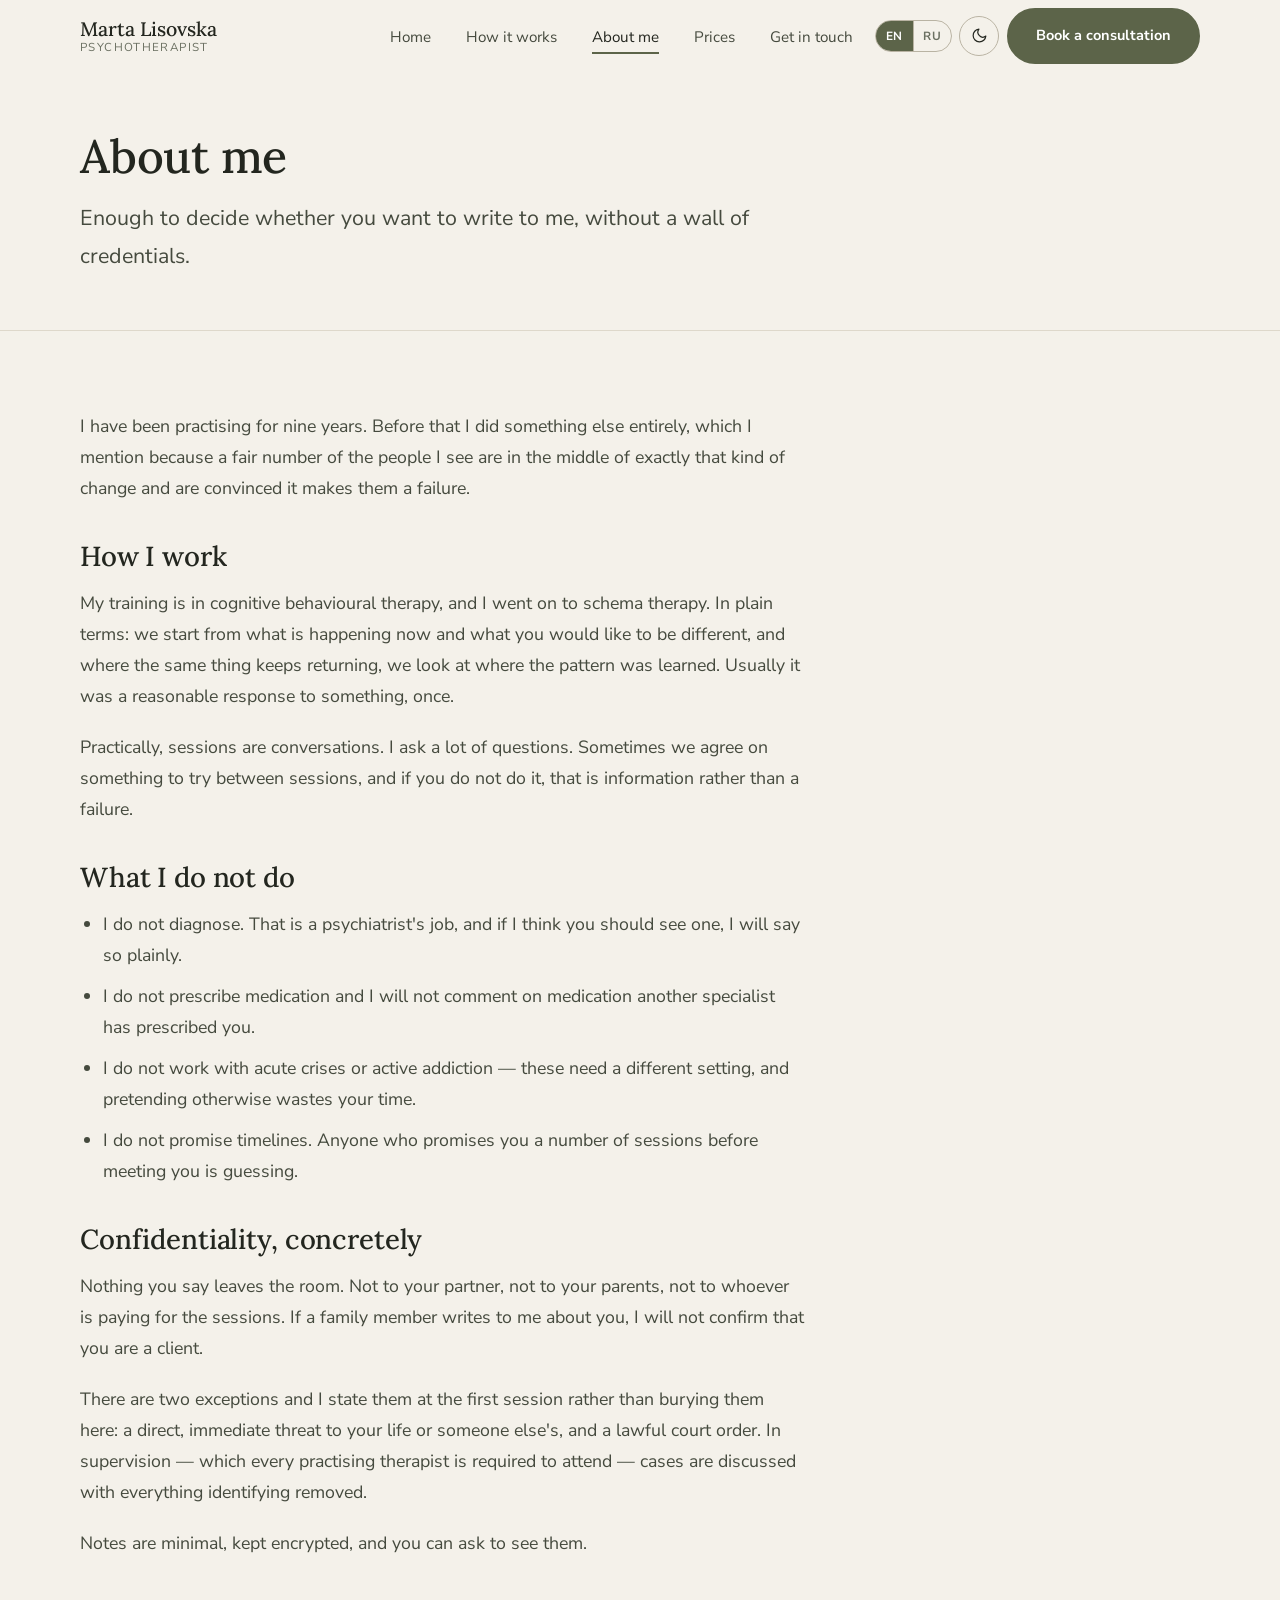
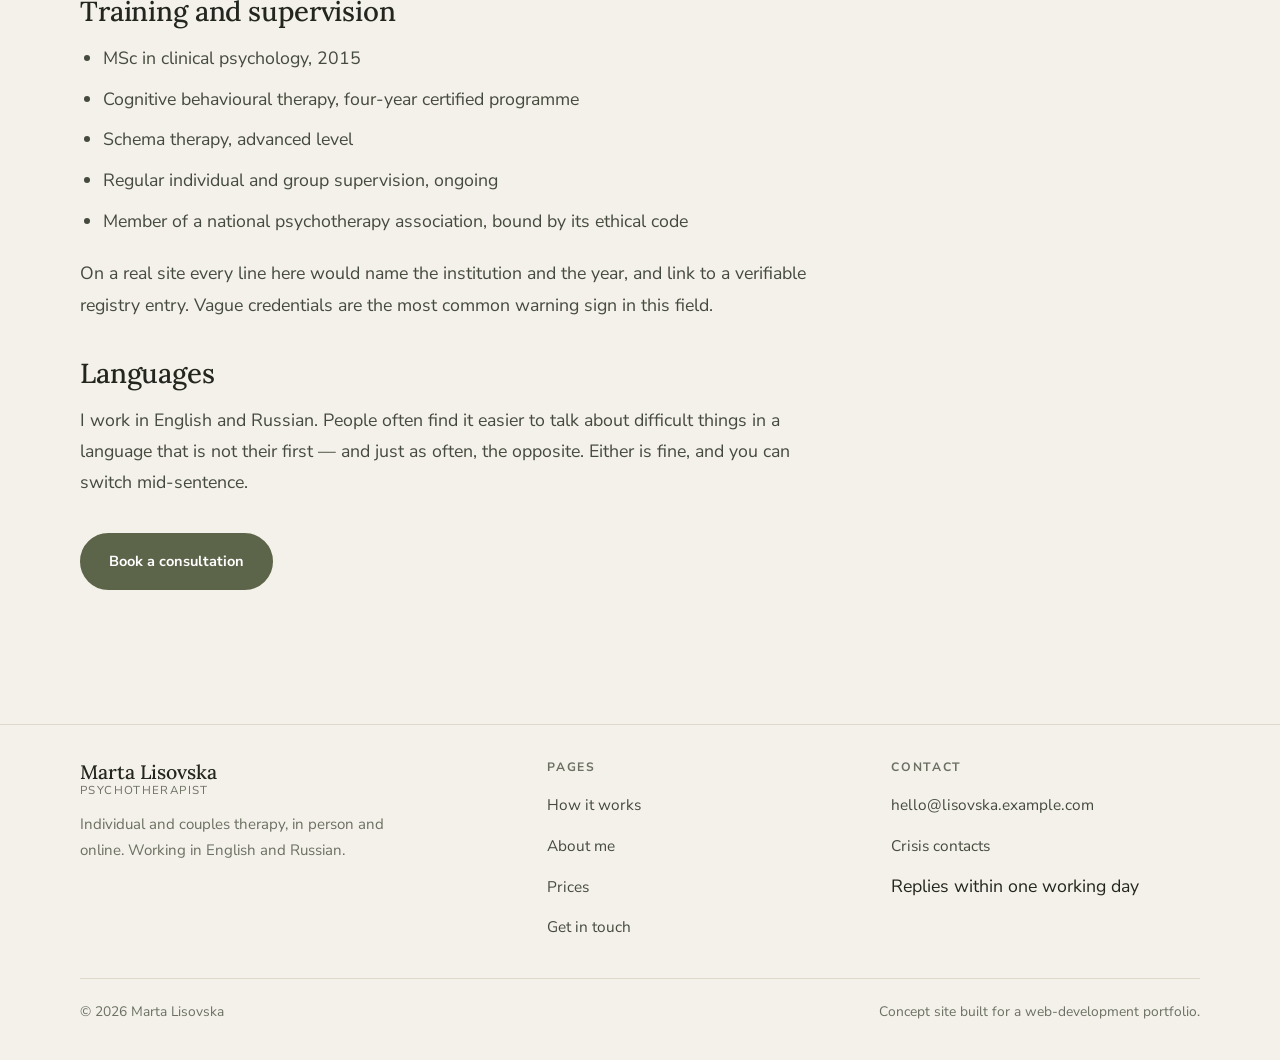
==== about.html @ 4e212413 "Site files, README and preview" ====
<!DOCTYPE html>
<html lang="en">
<head>
<meta charset="utf-8">
<meta name="viewport" content="width=device-width, initial-scale=1">
<title data-i18n="ab.metaTitle">About me — Marta Lisovska</title>
<meta name="description" data-i18n-attr="content:ab.metaDesc" content="How I work, what I trained in, what therapy is and is not, and how confidentiality actually works.">
<meta name="theme-color" content="#F4F1EA" media="(prefers-color-scheme: light)">
<meta name="theme-color" content="#191A16" media="(prefers-color-scheme: dark)">
<meta property="og:type" content="website">
<meta property="og:title" content="About me — Marta Lisovska">
<meta property="og:description" content="How I work, what I trained in, what therapy is and is not, and how confidentiality actually works.">
<link rel="canonical" href="https://dmitrii-mazurkevich.github.io/psychologist-website/about.html">
<link rel="alternate" hreflang="en" href="https://dmitrii-mazurkevich.github.io/psychologist-website/about.html?lang=en">
<link rel="alternate" hreflang="ru" href="https://dmitrii-mazurkevich.github.io/psychologist-website/about.html?lang=ru">
<link rel="icon" href="data:image/svg+xml,%3Csvg xmlns='http://www.w3.org/2000/svg' viewBox='0 0 100 100'%3E%3Crect width='100' height='100' rx='24' fill='%235C6449'/%3E%3Cpath d='M30 62c0-18 8-30 20-30s20 12 20 30' stroke='%23F4F1EA' stroke-width='7' fill='none' stroke-linecap='round'/%3E%3Ccircle cx='50' cy='72' r='5' fill='%23F4F1EA'/%3E%3C/svg%3E">
<link rel="preconnect" href="https://fonts.googleapis.com">
<link rel="preconnect" href="https://fonts.gstatic.com" crossorigin>
<link rel="stylesheet" href="https://fonts.googleapis.com/css2?family=Lora:ital,wght@0,400;0,500;0,600;1,400&family=Nunito+Sans:wght@400;600;700&display=swap">
<link rel="stylesheet" href="assets/css/main.css">
<script>
(function () {
  var d = document.documentElement, langs = ['en', 'ru'], lang = null;
  var p = location.search.match(/[?&]lang=([a-z]{2})/i);
  if (p && langs.indexOf(p[1].toLowerCase()) > -1) lang = p[1].toLowerCase();
  if (!lang) { try { var s = localStorage.getItem('ml-lang'); if (langs.indexOf(s) > -1) lang = s; } catch (e) {} }
  if (!lang) { lang = /^ru/i.test(navigator.language || '') ? 'ru' : 'en'; }
  d.setAttribute('data-lang', lang);
  if (lang !== 'en') { d.className += ' i18n-pending'; setTimeout(function () { d.classList.remove('i18n-pending'); }, 1200); }
  try { var t = localStorage.getItem('ml-theme'); if (t) d.setAttribute('data-theme', t); } catch (e) {}
})();
</script>
</head>

<body>
<a class="skip-link" href="#main" data-i18n="nav.skip">Skip to content</a>

<header class="site-header">
  <div class="container">
    <nav class="nav" aria-label="Main" data-i18n-attr="aria-label:nav.main">
      <a class="brand" href="index.html">
        <span class="brand__name">Marta Lisovska</span>
        <span class="brand__role" data-i18n="brand.role">Psychotherapist</span>
      </a>

      <ul class="nav__list">
        <li><a href="index.html" data-i18n="nav.home">Home</a></li>
        <li><a href="index.html#how" data-i18n="nav.how">How it works</a></li>
        <li><a href="about.html" aria-current="page" data-i18n="nav.about">About me</a></li>
        <li><a href="index.html#prices" data-i18n="nav.prices">Prices</a></li>
        <li><a href="contact.html" data-i18n="nav.contact">Get in touch</a></li>
      </ul>

      <div class="nav__actions">
        <div class="lang" role="group" aria-label="Language" data-i18n-attr="aria-label:nav.language">
          <button type="button" data-lang="en" aria-pressed="true">EN</button>
          <button type="button" data-lang="ru" aria-pressed="false">RU</button>
        </div>
        <button class="icon-btn theme-toggle" type="button" data-i18n-attr="aria-label:nav.theme" aria-label="Switch colour theme">
          <svg class="icon-moon" viewBox="0 0 24 24" fill="none" stroke="currentColor" stroke-width="1.7" stroke-linecap="round" stroke-linejoin="round" aria-hidden="true"><path d="M21 12.8A9 9 0 1 1 11.2 3a7 7 0 0 0 9.8 9.8z"/></svg>
          <svg class="icon-sun" viewBox="0 0 24 24" fill="none" stroke="currentColor" stroke-width="1.7" stroke-linecap="round" stroke-linejoin="round" aria-hidden="true"><circle cx="12" cy="12" r="4"/><path d="M12 2v2M12 20v2M4.9 4.9l1.4 1.4M17.7 17.7l1.4 1.4M2 12h2M20 12h2M4.9 19.1l1.4-1.4M17.7 6.3l1.4-1.4"/></svg>
        </button>
        <button class="icon-btn nav-toggle" type="button" aria-expanded="false" aria-controls="mobile-menu" data-i18n-attr="aria-label:nav.menu" aria-label="Open menu">
          <svg viewBox="0 0 24 24" fill="none" stroke="currentColor" stroke-width="1.7" stroke-linecap="round" aria-hidden="true"><path d="M4 7h16M4 12h16M4 17h16"/></svg>
        </button>
        <a class="btn nav__cta" href="contact.html" data-i18n="nav.book">Book a consultation</a>
      </div>
    </nav>
  </div>
</header>

<div class="mobile-menu" id="mobile-menu">
  <a href="index.html" data-i18n="nav.home">Home</a>
  <a href="index.html#how" data-i18n="nav.how">How it works</a>
  <a href="about.html" data-i18n="nav.about">About me</a>
  <a href="index.html#prices" data-i18n="nav.prices">Prices</a>
  <a href="contact.html" data-i18n="nav.contact">Get in touch</a>
  <a class="btn" href="contact.html" data-i18n="nav.book">Book a consultation</a>
</div>

<main id="main">

  <div class="page-head">
    <div class="container">
      <h1 class="page-head__title" data-i18n="ab.title">About me</h1>
      <p class="page-head__lede" data-i18n="ab.lede">
        Enough to decide whether you want to write to me, without a wall of credentials.
      </p>
    </div>
  </div>

  <section class="section">
    <div class="container">
      <div class="prose">
        <p data-i18n="ab.p1">
          I have been practising for nine years. Before that I did something else entirely,
          which I mention because a fair number of the people I see are in the middle of
          exactly that kind of change and are convinced it makes them a failure.
        </p>

        <h2 data-i18n="ab.h1">How I work</h2>
        <p data-i18n="ab.p2">
          My training is in cognitive behavioural therapy, and I went on to schema therapy.
          In plain terms: we start from what is happening now and what you would like to be
          different, and where the same thing keeps returning, we look at where the pattern
          was learned. Usually it was a reasonable response to something, once.
        </p>
        <p data-i18n="ab.p3">
          Practically, sessions are conversations. I ask a lot of questions. Sometimes we
          agree on something to try between sessions, and if you do not do it, that is
          information rather than a failure.
        </p>

        <h2 data-i18n="ab.h2">What I do not do</h2>
        <ul>
          <li data-i18n="ab.l1">I do not diagnose. That is a psychiatrist's job, and if I think you should see one, I will say so plainly.</li>
          <li data-i18n="ab.l2">I do not prescribe medication and I will not comment on medication another specialist has prescribed you.</li>
          <li data-i18n="ab.l3">I do not work with acute crises or active addiction — these need a different setting, and pretending otherwise wastes your time.</li>
          <li data-i18n="ab.l4">I do not promise timelines. Anyone who promises you a number of sessions before meeting you is guessing.</li>
        </ul>

        <h2 data-i18n="ab.h3">Confidentiality, concretely</h2>
        <p data-i18n="ab.p4">
          Nothing you say leaves the room. Not to your partner, not to your parents, not to
          whoever is paying for the sessions. If a family member writes to me about you, I
          will not confirm that you are a client.
        </p>
        <p data-i18n="ab.p5">
          There are two exceptions and I state them at the first session rather than burying
          them here: a direct, immediate threat to your life or someone else's, and a lawful
          court order. In supervision — which every practising therapist is required to
          attend — cases are discussed with everything identifying removed.
        </p>
        <p data-i18n="ab.p6">
          Notes are minimal, kept encrypted, and you can ask to see them.
        </p>

        <h2 data-i18n="ab.h4">Training and supervision</h2>
        <ul>
          <li data-i18n="ab.t1">MSc in clinical psychology, 2015</li>
          <li data-i18n="ab.t2">Cognitive behavioural therapy, four-year certified programme</li>
          <li data-i18n="ab.t3">Schema therapy, advanced level</li>
          <li data-i18n="ab.t4">Regular individual and group supervision, ongoing</li>
          <li data-i18n="ab.t5">Member of a national psychotherapy association, bound by its ethical code</li>
        </ul>
        <p class="muted" data-i18n="ab.credNote">
          On a real site every line here would name the institution and the year, and link to
          a verifiable registry entry. Vague credentials are the most common warning sign in
          this field.
        </p>

        <h2 data-i18n="ab.h5">Languages</h2>
        <p data-i18n="ab.p7">
          I work in English and Russian. People often find it easier to talk about difficult
          things in a language that is not their first — and just as often, the opposite.
          Either is fine, and you can switch mid-sentence.
        </p>
      </div>

      <p class="mt-4"><a class="btn" href="contact.html" data-i18n="nav.book">Book a consultation</a></p>
    </div>
  </section>

</main>

<footer class="site-footer">
  <div class="container">
    <div class="footer__grid">
      <div>
        <a class="brand" href="index.html">
          <span class="brand__name">Marta Lisovska</span>
          <span class="brand__role" data-i18n="brand.role">Psychotherapist</span>
        </a>
        <p class="footer__about" data-i18n="foot.about">
          Individual and couples therapy, in person and online. Working in English and Russian.
        </p>
      </div>
      <div>
        <h2 data-i18n="foot.sections">Pages</h2>
        <ul>
          <li><a href="index.html#how" data-i18n="nav.how">How it works</a></li>
          <li><a href="about.html" data-i18n="nav.about">About me</a></li>
          <li><a href="index.html#prices" data-i18n="nav.prices">Prices</a></li>
          <li><a href="contact.html" data-i18n="nav.contact">Get in touch</a></li>
        </ul>
      </div>
      <div>
        <h2 data-i18n="foot.contact">Contact</h2>
        <ul>
          <li><a href="mailto:hello@lisovska.example.com">hello@lisovska.example.com</a></li>
          <li><a href="index.html#crisis" data-i18n="foot.crisis">Crisis contacts</a></li>
          <li><span data-i18n="foot.reply">Replies within one working day</span></li>
        </ul>
      </div>
    </div>
    <div class="footer__bottom">
      <span>© <span data-year>2026</span> Marta Lisovska</span>
      <span data-i18n="foot.demoNote">Concept site built for a web-development portfolio.</span>
    </div>
  </div>
</footer>

<script src="assets/js/i18n.js" defer></script>
<script src="assets/js/main.js" defer></script>
</body>
</html>
---- assets/css/main.css ----
/* ==========================================================================
   Marta Lisovska — private psychotherapy practice
   Sixth design language in the portfolio: warm, unhurried, low-contrast in
   feel but never in fact. The audience often reads this on a phone, at night,
   while feeling bad — so: generous line height, large tap targets, nothing
   that flashes, and a dark theme that is actually comfortable.
   ========================================================================== */

/* --------------------------------------------------------------------------
   1. Tokens
   -------------------------------------------------------------------------- */

:root {
  color-scheme: light;

  --bg:          #F4F1EA;
  --bg-alt:      #EDE8DE;
  --surface:     #FFFFFF;
  --surface-2:   #F9F7F2;
  --ink:         #23261F;
  --ink-2:       #454A3E;
  --muted:       #6B7062;
  --line:        #DED8CB;
  --line-strong: #B9B3A3;
  --accent:      #5C6449;
  --accent-2:    #454C36;
  --accent-ink:  #FFFFFF;
  --accent-soft: #E7EADF;
  --danger:      #8A3A2E;

  --font-display: "Lora", Georgia, "Times New Roman", serif;
  --font-sans:    "Nunito Sans", -apple-system, BlinkMacSystemFont, "Segoe UI", Arial, sans-serif;

  --step--1: clamp(0.85rem, 0.83rem + 0.12vw, 0.91rem);
  --step-0:  clamp(1.02rem, 0.99rem + 0.17vw, 1.11rem);
  --step-1:  clamp(1.16rem, 1.10rem + 0.30vw, 1.34rem);
  --step-2:  clamp(1.38rem, 1.26rem + 0.58vw, 1.72rem);
  --step-3:  clamp(1.62rem, 1.40rem + 1.05vw, 2.25rem);
  --step-4:  clamp(1.95rem, 1.62rem + 1.65vw, 2.90rem);
  --step-5:  clamp(2.25rem, 1.75rem + 2.45vw, 3.60rem);

  --sp-1: 0.45rem;
  --sp-2: 0.85rem;
  --sp-3: 1.35rem;
  --sp-4: 2.2rem;
  --sp-5: 3.4rem;
  --sp-6: 5rem;

  --r-sm: 4px;
  --r-md: 10px;
  --r-lg: 18px;
  --r-full: 999px;

  --shadow: 0 1px 2px rgba(35, 38, 31, .04), 0 12px 32px rgba(35, 38, 31, .07);

  --container: 1120px;
  --nav-h: 72px;
  --ease: cubic-bezier(0.25, 0.6, 0.35, 1);
}

:root[data-theme="dark"] {
  color-scheme: dark;
  --bg:          #191A16;
  --bg-alt:      #1F211B;
  --surface:     #22241E;
  --surface-2:   #282B23;
  --ink:         #EFEDE5;
  --ink-2:       #CBC9BF;
  --muted:       #969383;
  --line:        #32352C;
  --line-strong: #494D40;
  --accent:      #A9B48C;
  --accent-2:    #C0C9A6;
  --accent-ink:  #1B1E16;
  --accent-soft: #262A1F;
  --danger:      #DE9587;
  --shadow: 0 1px 2px rgba(0, 0, 0, .4), 0 12px 34px rgba(0, 0, 0, .45);
}

@media (prefers-color-scheme: dark) {
  :root:not([data-theme="light"]) {
    color-scheme: dark;
    --bg:          #191A16;
    --bg-alt:      #1F211B;
    --surface:     #22241E;
    --surface-2:   #282B23;
    --ink:         #EFEDE5;
    --ink-2:       #CBC9BF;
    --muted:       #969383;
    --line:        #32352C;
    --line-strong: #494D40;
    --accent:      #A9B48C;
    --accent-2:    #C0C9A6;
    --accent-ink:  #1B1E16;
    --accent-soft: #262A1F;
    --danger:      #DE9587;
    --shadow: 0 1px 2px rgba(0, 0, 0, .4), 0 12px 34px rgba(0, 0, 0, .45);
  }
}

/* --------------------------------------------------------------------------
   2. Base
   -------------------------------------------------------------------------- */

*, *::before, *::after { box-sizing: border-box; }

html {
  -webkit-text-size-adjust: 100%;
  scroll-behavior: smooth;
  scroll-padding-top: calc(var(--nav-h) + 1rem);
}

@media (prefers-reduced-motion: reduce) {
  html { scroll-behavior: auto; }
  *, *::before, *::after {
    animation-duration: .01ms !important;
    animation-iteration-count: 1 !important;
    transition-duration: .01ms !important;
  }
}

body {
  margin: 0;
  background: var(--bg);
  color: var(--ink);
  font-family: var(--font-sans);
  font-size: var(--step-0);
  line-height: 1.75;              /* deliberately generous */
  -webkit-font-smoothing: antialiased;
  overflow-x: hidden;
}

img, svg { max-width: 100%; height: auto; display: block; }

h1, h2, h3, h4 {
  margin: 0;
  font-family: var(--font-display);
  font-weight: 500;
  line-height: 1.28;
  letter-spacing: -0.005em;
}

p { margin: 0 0 1.1em; }
p:last-child { margin-bottom: 0; }
a { color: var(--accent); text-underline-offset: 3px; }
a:hover { color: var(--accent-2); }
ul, ol { margin: 0; padding: 0; }

:focus-visible { outline: 3px solid var(--accent); outline-offset: 3px; border-radius: 2px; }
::selection { background: var(--accent); color: var(--accent-ink); }

.skip-link {
  position: absolute; left: 1rem; top: -100px; z-index: 999;
  background: var(--accent); color: var(--accent-ink);
  padding: .8rem 1.2rem; border-radius: var(--r-sm); font-weight: 700;
  transition: top .18s var(--ease);
}
.skip-link:focus { top: 1rem; }

.visually-hidden {
  position: absolute !important; width: 1px; height: 1px;
  padding: 0; margin: -1px; overflow: hidden;
  clip: rect(0 0 0 0); clip-path: inset(50%); white-space: nowrap;
}

/* --------------------------------------------------------------------------
   3. Layout
   -------------------------------------------------------------------------- */

.container { width: min(100% - 2.25rem, var(--container)); margin-inline: auto; }
.container--narrow { width: min(100% - 2.25rem, 720px); }

.section { padding-block: var(--sp-5); }
@media (min-width: 800px) { .section { padding-block: var(--sp-6); } }
.section--tight { padding-block: var(--sp-4); }
.section--alt { background: var(--bg-alt); }

.section-head { max-width: 58ch; margin-bottom: var(--sp-4); }
.section-head--center { margin-inline: auto; text-align: center; }

.eyebrow {
  display: block; font-size: .78rem; font-weight: 700;
  letter-spacing: .16em; text-transform: uppercase;
  color: var(--accent); margin-bottom: var(--sp-2);
}
.section-title { font-size: var(--step-3); text-wrap: balance; }
.section-lede { color: var(--muted); margin-top: var(--sp-2); font-size: var(--step-1); }

/* --------------------------------------------------------------------------
   4. Buttons
   -------------------------------------------------------------------------- */

.btn {
  display: inline-flex; align-items: center; justify-content: center; gap: .55rem;
  background: var(--accent); color: var(--accent-ink);
  border: 2px solid var(--accent); border-radius: var(--r-full);
  padding: .85rem 1.7rem;
  font: inherit; font-size: var(--step--1); font-weight: 700;
  text-decoration: none; cursor: pointer; text-align: center;
  min-height: 48px;                /* comfortable tap target */
  transition: background-color .18s var(--ease), border-color .18s var(--ease), color .18s var(--ease);
}
.btn:hover { background: var(--accent-2); border-color: var(--accent-2); color: var(--accent-ink); }
.btn[disabled] { opacity: .55; cursor: not-allowed; }
.btn--outline { background: transparent; color: var(--accent); }
.btn--outline:hover { background: var(--accent-soft); color: var(--accent-2); border-color: var(--accent-2); }
.btn--quiet { background: transparent; color: var(--ink); border-color: var(--line-strong); }
.btn--quiet:hover { background: var(--surface-2); color: var(--ink); border-color: var(--ink); }
.btn--block { width: 100%; }
.btn svg { width: 16px; height: 16px; flex: none; }

/* --------------------------------------------------------------------------
   5. Header
   -------------------------------------------------------------------------- */

.site-header {
  position: sticky; top: 0; z-index: 90;
  background: color-mix(in srgb, var(--bg) 90%, transparent);
  backdrop-filter: saturate(150%) blur(12px);
  -webkit-backdrop-filter: saturate(150%) blur(12px);
  border-bottom: 1px solid transparent;
  transition: border-color .2s var(--ease);
}
.site-header.is-stuck { border-bottom-color: var(--line); }

.nav { height: var(--nav-h); display: flex; align-items: center; gap: var(--sp-3); }

.brand { display: flex; flex-direction: column; text-decoration: none; color: inherit; margin-right: auto; line-height: 1.2; }
.brand__name { font-family: var(--font-display); font-weight: 500; font-size: 1.22rem; }
.brand__role { font-size: .72rem; letter-spacing: .12em; text-transform: uppercase; color: var(--muted); }
@media (max-width: 420px) { .brand__role { display: none; } }

.nav__list { display: none; list-style: none; gap: var(--sp-4); align-items: center; }
.nav__list a {
  text-decoration: none; font-size: .95rem; color: var(--ink-2);
  padding: .35rem 0; border-bottom: 2px solid transparent;
}
.nav__list a:hover { color: var(--ink); border-bottom-color: var(--accent); }
.nav__list a[aria-current="page"] { color: var(--ink); border-bottom-color: var(--accent); }

.nav__actions { display: flex; align-items: center; gap: .45rem; }
.nav__cta { display: none; }
@media (min-width: 920px) {
  .nav__list { display: flex; }
  .nav__cta { display: inline-flex; }
  .nav__actions .nav-toggle { display: none; }
}

.icon-btn {
  width: 40px; height: 40px; display: grid; place-items: center;
  background: transparent; border: 1px solid var(--line-strong);
  border-radius: var(--r-full); color: var(--ink); cursor: pointer;
}
.icon-btn:hover { background: var(--surface-2); }
.icon-btn svg { width: 17px; height: 17px; }

.theme-toggle .icon-sun { display: none; }
:root[data-theme="dark"] .theme-toggle .icon-sun { display: block; }
:root[data-theme="dark"] .theme-toggle .icon-moon { display: none; }
@media (prefers-color-scheme: dark) {
  :root:not([data-theme="light"]) .theme-toggle .icon-sun { display: block; }
  :root:not([data-theme="light"]) .theme-toggle .icon-moon { display: none; }
}

.lang { display: flex; border: 1px solid var(--line-strong); border-radius: var(--r-full); overflow: hidden; }
.lang button {
  appearance: none; border: 0; background: transparent;
  font: inherit; font-size: .74rem; font-weight: 700; letter-spacing: .06em;
  color: var(--muted); cursor: pointer; padding: .4rem .6rem; line-height: 1.4;
}
.lang button + button { border-left: 1px solid var(--line-strong); }
.lang button:hover { color: var(--ink); }
.lang button[aria-pressed="true"] { background: var(--accent); color: var(--accent-ink); }

.mobile-menu {
  position: fixed; inset: var(--nav-h) 0 0; z-index: 89;
  background: var(--bg); padding: var(--sp-3) 1.125rem var(--sp-5);
  display: flex; flex-direction: column;
  opacity: 0; transform: translateY(-6px); pointer-events: none;
  transition: opacity .2s var(--ease), transform .2s var(--ease);
  overflow-y: auto;
}
.mobile-menu.is-open { opacity: 1; transform: none; pointer-events: auto; }
.mobile-menu a:not(.btn) {
  font-family: var(--font-display); font-size: var(--step-2);
  text-decoration: none; color: var(--ink);
  padding: .9rem 0; border-bottom: 1px solid var(--line);
}
.mobile-menu .btn { margin-top: var(--sp-4); }
@media (min-width: 920px) { .mobile-menu { display: none; } }

/* --------------------------------------------------------------------------
   6. Hero
   -------------------------------------------------------------------------- */

.hero { padding-block: var(--sp-5); }
@media (min-width: 900px) { .hero { padding-block: var(--sp-6) var(--sp-5); } }
.hero__grid { display: grid; gap: var(--sp-4); align-items: center; }
@media (min-width: 950px) { .hero__grid { grid-template-columns: minmax(0, 1.15fr) minmax(0, 1fr); gap: var(--sp-5); } }

.hero__title { font-size: var(--step-5); margin-bottom: var(--sp-3); text-wrap: balance; max-width: 18ch; }
.hero__lede { font-size: var(--step-1); color: var(--ink-2); max-width: 48ch; margin-bottom: var(--sp-4); }
.hero__actions { display: flex; flex-wrap: wrap; gap: .8rem; }
.hero__note { margin-top: var(--sp-3); color: var(--muted); font-size: .93rem; }

.portrait {
  border-radius: var(--r-lg); overflow: hidden;
  background: var(--surface-2); border: 1px solid var(--line);
}
.portrait svg { width: 100%; height: auto; display: block; }

/* --------------------------------------------------------------------------
   7. Cards, lists, steps
   -------------------------------------------------------------------------- */

.grid { display: grid; gap: var(--sp-3); }
@media (min-width: 660px) { .grid--2, .grid--3 { grid-template-columns: repeat(2, 1fr); } }
@media (min-width: 1000px) { .grid--3 { grid-template-columns: repeat(3, 1fr); } }

.card {
  background: var(--surface); border: 1px solid var(--line);
  border-radius: var(--r-lg); padding: var(--sp-3) var(--sp-3) var(--sp-4);
}
.card h3 { font-size: var(--step-1); margin-bottom: .5rem; }
.card p { color: var(--muted); font-size: .96rem; }

.reasons { list-style: none; display: grid; gap: .7rem; }
.reasons li { display: flex; gap: .8rem; align-items: flex-start; color: var(--ink-2); }
.reasons li::before {
  content: ""; flex: none; width: 8px; height: 8px; margin-top: .62em;
  border-radius: 50%; background: var(--accent);
}

.steps { counter-reset: st; display: grid; gap: var(--sp-3); }
@media (min-width: 760px) { .steps { grid-template-columns: repeat(2, 1fr); } }
.step {
  counter-increment: st; display: flex; gap: var(--sp-3); align-items: flex-start;
}
.step::before {
  content: counter(st);
  flex: none; width: 44px; height: 44px; border-radius: 50%;
  background: var(--accent-soft); color: var(--accent);
  display: grid; place-items: center;
  font-family: var(--font-display); font-size: 1.2rem; font-weight: 500;
}
.step h3 { font-size: var(--step-1); margin-bottom: .35rem; }
.step p { color: var(--muted); font-size: .95rem; }

.prices { list-style: none; display: grid; gap: 0; border-top: 1px solid var(--line); }
.prices li {
  display: flex; flex-wrap: wrap; gap: .3rem var(--sp-3); justify-content: space-between;
  padding: var(--sp-3) 0; border-bottom: 1px solid var(--line);
}
.prices b { font-weight: 700; }
.prices span { color: var(--muted); font-size: .95rem; }
.prices .amount { font-family: var(--font-display); font-size: var(--step-1); color: var(--ink); white-space: nowrap; }

/* --------------------------------------------------------------------------
   8. Self-check
   -------------------------------------------------------------------------- */

.check {
  background: var(--surface); border: 1px solid var(--line);
  border-radius: var(--r-lg); padding: var(--sp-4) var(--sp-3);
}
@media (min-width: 800px) { .check { padding: var(--sp-5) var(--sp-4); } }

.check__intro { color: var(--muted); margin-bottom: var(--sp-4); max-width: 60ch; }

.check__q { border-top: 1px solid var(--line); padding-block: var(--sp-3); }
.check__q:first-of-type { border-top: 0; padding-top: 0; }
.check__q legend { padding: 0; font-size: var(--step-1); margin-bottom: var(--sp-2); max-width: 52ch; }
.check__opts { display: flex; flex-wrap: wrap; gap: .5rem; }
.opt { position: relative; }
.opt input { position: absolute; opacity: 0; width: 0; height: 0; }
.opt span {
  display: inline-block; cursor: pointer; user-select: none;
  border: 1px solid var(--line-strong); border-radius: var(--r-full);
  padding: .6rem 1.1rem; font-size: .95rem; min-height: 44px;
  display: inline-flex; align-items: center;
  transition: background-color .15s var(--ease), border-color .15s var(--ease), color .15s var(--ease);
}
.opt input:checked + span { background: var(--accent); border-color: var(--accent); color: var(--accent-ink); font-weight: 700; }
.opt input:focus-visible + span { outline: 3px solid var(--accent); outline-offset: 3px; }

.check__foot { margin-top: var(--sp-4); display: flex; flex-wrap: wrap; gap: var(--sp-2) var(--sp-3); align-items: center; }
.check__progress { color: var(--muted); font-size: .9rem; }

.check__result {
  margin-top: var(--sp-4); padding: var(--sp-3);
  border: 2px solid var(--accent); border-radius: var(--r-md);
  background: var(--accent-soft);
}
.check__result[hidden] { display: none; }
.check__result h3 { font-size: var(--step-2); margin-bottom: .5rem; }
.check__result p { color: var(--ink-2); }
.check__actions { display: flex; flex-wrap: wrap; gap: .7rem; margin-top: var(--sp-3); }

.disclaimer {
  margin-top: var(--sp-3); font-size: .88rem; color: var(--muted);
  border-left: 3px solid var(--line-strong); padding-left: var(--sp-3);
}

/* --------------------------------------------------------------------------
   9. Crisis block — must stay legible in every state
   -------------------------------------------------------------------------- */

.crisis {
  border: 2px solid var(--danger); border-radius: var(--r-md);
  padding: var(--sp-3); background: var(--surface);
}
.crisis h2, .crisis h3 { font-size: var(--step-1); margin-bottom: .5rem; color: var(--danger); }
.crisis ul { list-style: none; display: grid; gap: .6rem; margin-top: var(--sp-2); }
.crisis li { display: flex; gap: .7rem; align-items: flex-start; font-size: .96rem; }
.crisis li strong { white-space: nowrap; }
.crisis a { color: var(--danger); font-weight: 700; }

/* --------------------------------------------------------------------------
   10. FAQ
   -------------------------------------------------------------------------- */

.faq { display: grid; }
.faq__item { border-top: 1px solid var(--line); }
.faq__item:last-child { border-bottom: 1px solid var(--line); }
.faq__q {
  width: 100%; display: flex; align-items: center; justify-content: space-between; gap: var(--sp-3);
  padding: var(--sp-3) 0; background: none; border: 0;
  font: inherit; font-family: var(--font-display); font-size: var(--step-1); font-weight: 500;
  color: var(--ink); text-align: left; cursor: pointer; min-height: 56px;
}
.faq__icon {
  flex: none; width: 28px; height: 28px; border-radius: 50%;
  border: 1px solid var(--line-strong); display: grid; place-items: center;
  transition: transform .25s var(--ease), background-color .25s var(--ease), color .25s var(--ease), border-color .25s var(--ease);
}
.faq__icon svg { width: 12px; height: 12px; }
.faq__q[aria-expanded="true"] .faq__icon {
  transform: rotate(45deg); background: var(--accent); color: var(--accent-ink); border-color: var(--accent);
}
.faq__a { display: grid; grid-template-rows: 0fr; transition: grid-template-rows .3s var(--ease); }
.faq__a > div { overflow: hidden; }
.faq__a.is-open { grid-template-rows: 1fr; }
.faq__a p { color: var(--muted); padding-bottom: var(--sp-3); max-width: 66ch; }

/* --------------------------------------------------------------------------
   11. Forms
   -------------------------------------------------------------------------- */

.form { display: grid; gap: var(--sp-3); }
.field { display: grid; gap: .45rem; }
.field label, .field legend { font-weight: 700; font-size: .95rem; }
.field .hint { font-weight: 400; color: var(--muted); font-size: .88rem; }
.field input, .field textarea, .field select {
  font: inherit; font-size: 1.02rem; color: var(--ink);
  background: var(--surface); border: 1px solid var(--line-strong);
  border-radius: var(--r-md); padding: .85rem 1rem; width: 100%;
  min-height: 50px;
  transition: border-color .15s var(--ease), box-shadow .15s var(--ease);
}
.field textarea { min-height: 140px; resize: vertical; line-height: 1.7; }
.field input:focus, .field textarea:focus, .field select:focus {
  outline: none; border-color: var(--accent);
  box-shadow: 0 0 0 3px color-mix(in srgb, var(--accent) 22%, transparent);
}
.field .error { font-size: .88rem; color: var(--danger); font-weight: 400; }
.field.has-error input, .field.has-error textarea, .field.has-error select { border-color: var(--danger); }

.checkline { display: flex; gap: .75rem; align-items: flex-start; font-size: .96rem; color: var(--ink-2); }
.checkline input { width: 22px; height: 22px; margin-top: 3px; flex: none; accent-color: var(--accent); }

.form-success {
  display: none; gap: var(--sp-2); align-items: flex-start;
  border: 2px solid var(--accent); background: var(--accent-soft);
  border-radius: var(--r-md); padding: var(--sp-3); margin-bottom: var(--sp-3);
}
.form-success.is-visible { display: flex; }
.form-success svg { width: 22px; height: 22px; color: var(--accent); flex: none; margin-top: 3px; }

/* --------------------------------------------------------------------------
   12. Prose, page head, footer
   -------------------------------------------------------------------------- */

.prose { max-width: 66ch; }
.prose h2 { font-size: var(--step-2); margin-top: var(--sp-4); margin-bottom: var(--sp-2); }
.prose h3 { font-size: var(--step-1); margin-top: var(--sp-3); margin-bottom: var(--sp-2); }
.prose p, .prose li { color: var(--ink-2); }
.prose ul, .prose ol { padding-left: 1.3em; margin-bottom: 1.2em; }
.prose ul { list-style: disc; }
.prose ol { list-style: decimal; }
.prose li { margin-bottom: .55em; }

.page-head { padding-block: var(--sp-4); border-bottom: 1px solid var(--line); }
@media (min-width: 900px) { .page-head { padding-block: var(--sp-5); } }
.page-head__title { font-size: var(--step-4); margin-bottom: var(--sp-2); text-wrap: balance; }
.page-head__lede { color: var(--ink-2); font-size: var(--step-1); max-width: 54ch; }

.quote {
  border-left: 3px solid var(--accent); padding-left: var(--sp-3);
  font-family: var(--font-display); font-size: var(--step-2);
  line-height: 1.5; color: var(--ink-2);
}

.site-footer { border-top: 1px solid var(--line); padding-block: var(--sp-4); margin-top: var(--sp-5); }
.footer__grid { display: grid; gap: var(--sp-4); }
@media (min-width: 700px) { .footer__grid { grid-template-columns: repeat(2, 1fr); } }
@media (min-width: 1000px) { .footer__grid { grid-template-columns: minmax(0, 1.4fr) repeat(2, minmax(0, 1fr)); } }
.footer__about { color: var(--muted); font-size: .94rem; max-width: 36ch; margin-top: var(--sp-2); }
.site-footer h2 { font-size: .76rem; letter-spacing: .14em; text-transform: uppercase; color: var(--muted); margin-bottom: var(--sp-2); font-family: var(--font-sans); font-weight: 700; }
.site-footer ul { list-style: none; display: grid; gap: .6rem; }
.site-footer li, .site-footer a { overflow-wrap: anywhere; }
.site-footer ul a { font-size: .96rem; text-decoration: none; color: var(--ink-2); }
.site-footer ul a:hover { color: var(--accent); }
.footer__bottom {
  margin-top: var(--sp-4); padding-top: var(--sp-3); border-top: 1px solid var(--line);
  display: flex; flex-wrap: wrap; gap: var(--sp-2) var(--sp-3);
  justify-content: space-between; align-items: center;
  font-size: .86rem; color: var(--muted);
}

.demo-note {
  background: var(--ink); color: var(--bg);
  font-size: .82rem; text-align: center; padding: .55rem 1rem;
}
.demo-note a { color: var(--bg); font-weight: 700; }

.reveal { opacity: 0; transform: translateY(14px); }
.reveal.is-in { opacity: 1; transform: none; transition: opacity .6s var(--ease), transform .6s var(--ease); }
@media (prefers-reduced-motion: reduce) { .reveal { opacity: 1; transform: none; } }

.mt-2 { margin-top: var(--sp-2); }
.mt-3 { margin-top: var(--sp-3); }
.mt-4 { margin-top: var(--sp-4); }
.muted { color: var(--muted); }
.text-center { text-align: center; }
.center-actions { display: flex; flex-wrap: wrap; gap: .8rem; justify-content: center; }

html.i18n-pending body { visibility: hidden; }
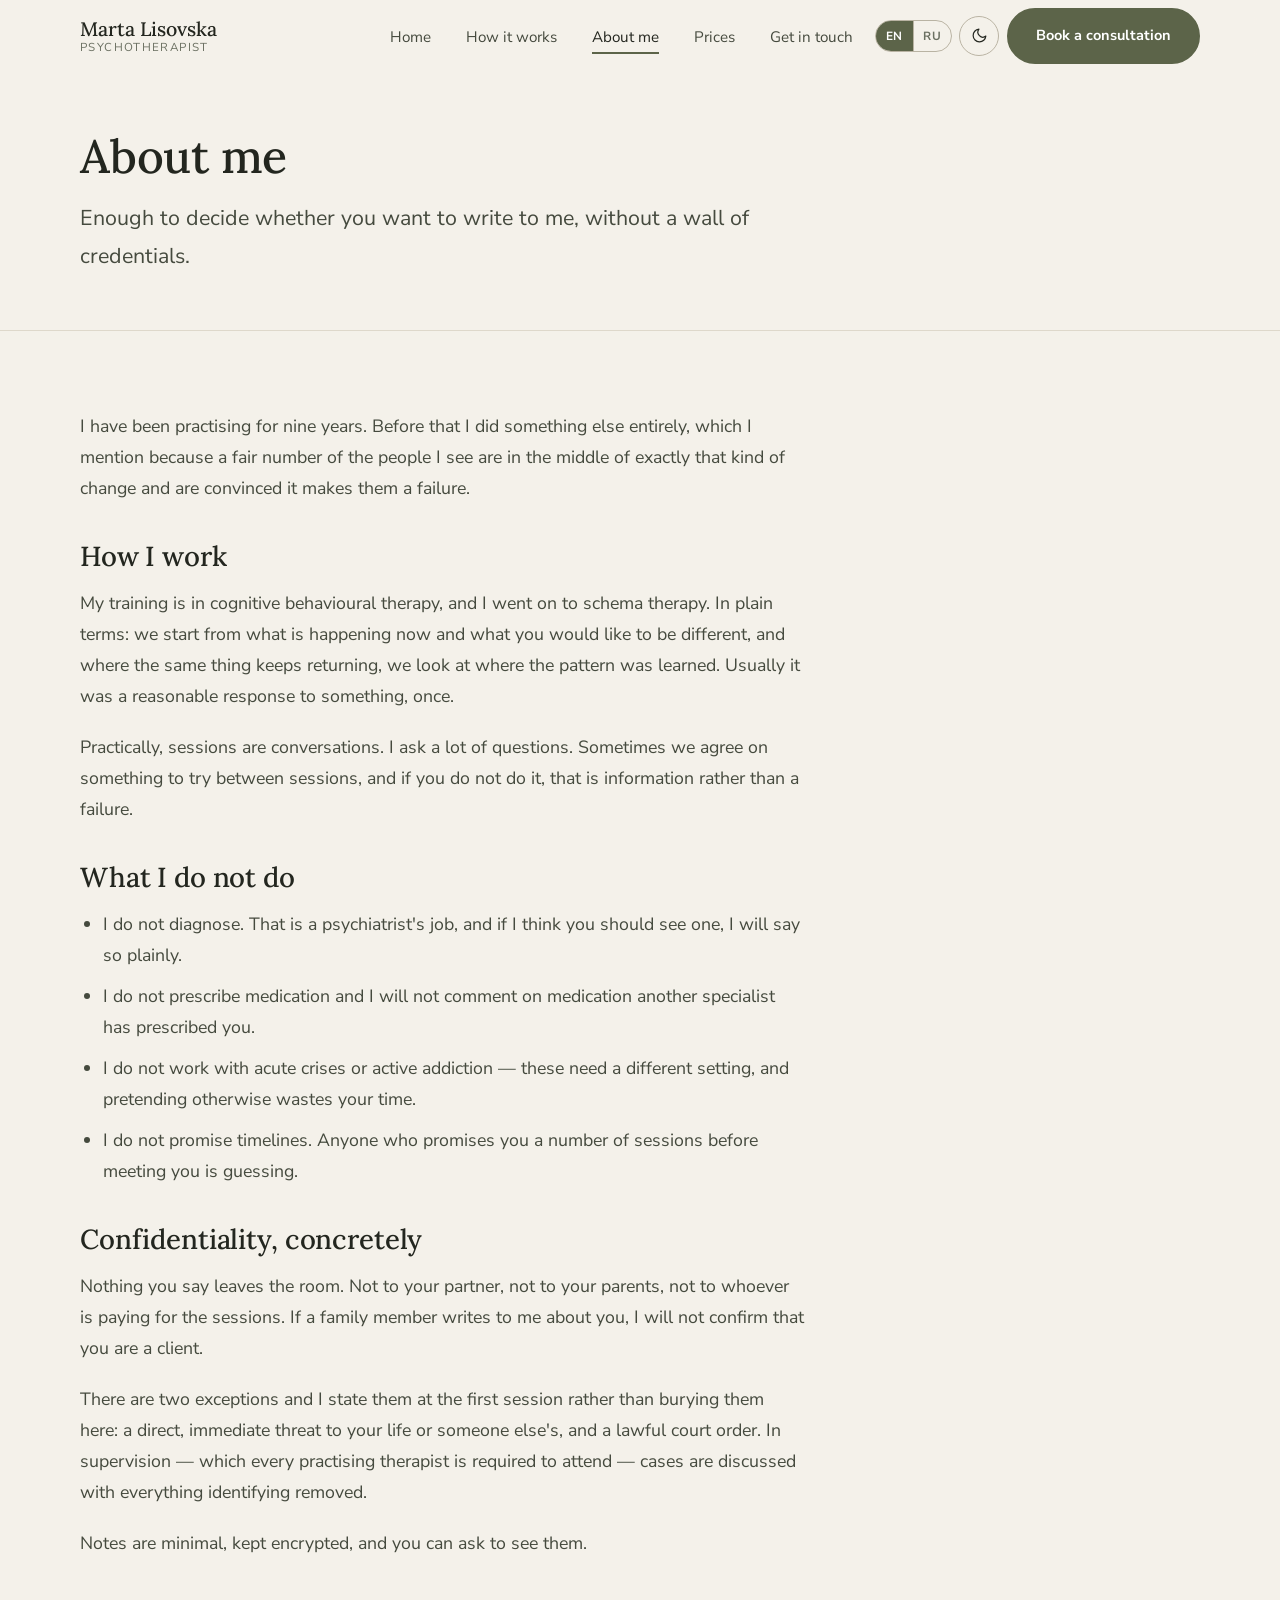
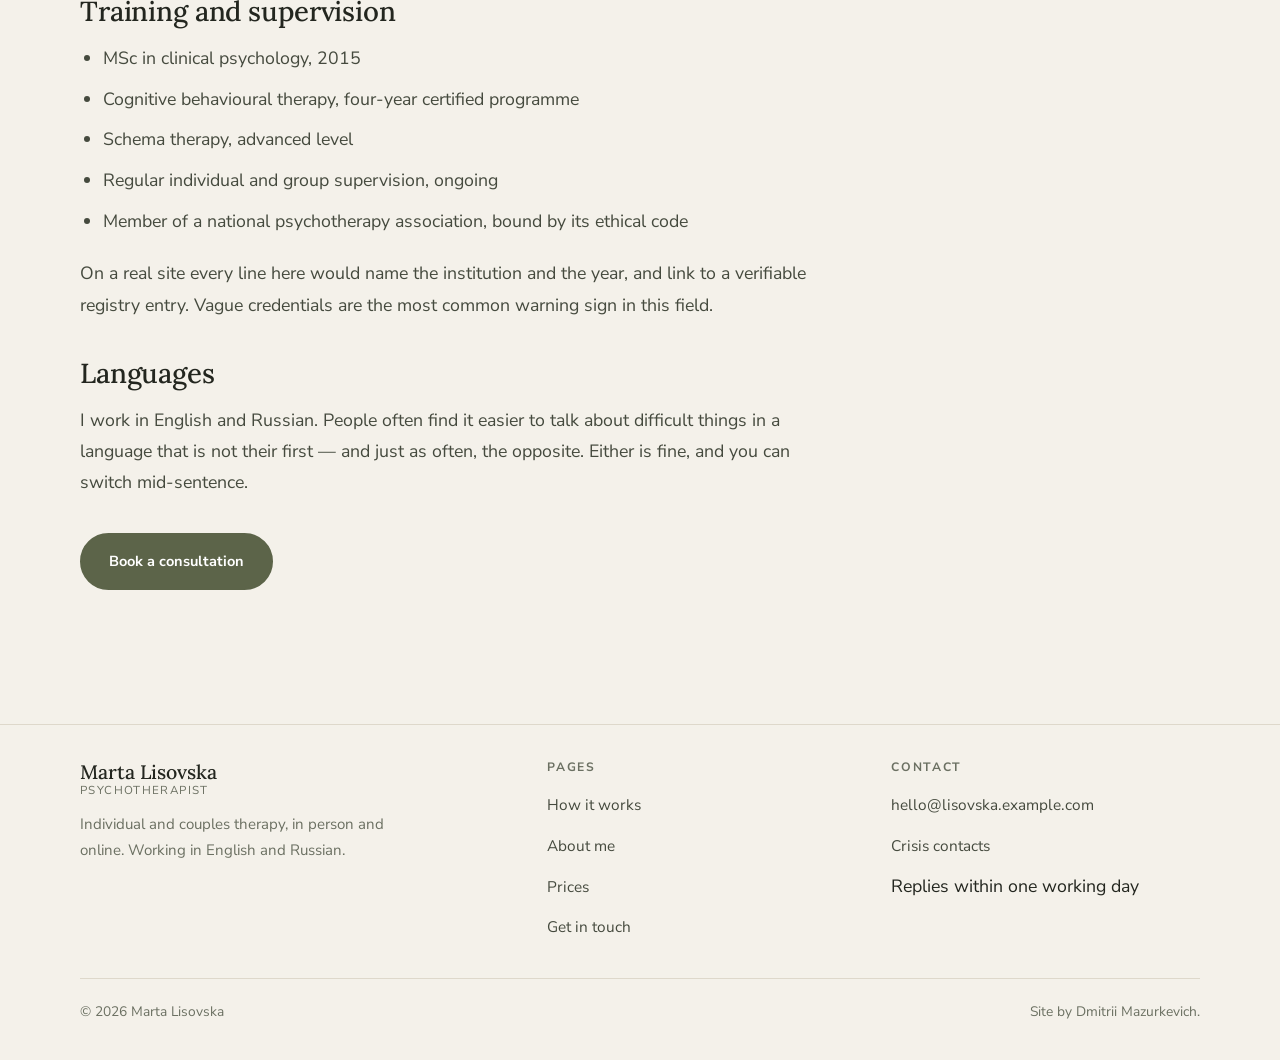
==== commit b8210ee5: "Site files, README and preview" ====
--- a/about.html
+++ b/about.html
@@ -24,7 +24,7 @@
   var p = location.search.match(/[?&]lang=([a-z]{2})/i);
   if (p && langs.indexOf(p[1].toLowerCase()) > -1) lang = p[1].toLowerCase();
   if (!lang) { try { var s = localStorage.getItem('ml-lang'); if (langs.indexOf(s) > -1) lang = s; } catch (e) {} }
-  if (!lang) { lang = /^ru/i.test(navigator.language || '') ? 'ru' : 'en'; }
+  if (!lang) { lang = 'en'; }
   d.setAttribute('data-lang', lang);
   if (lang !== 'en') { d.className += ' i18n-pending'; setTimeout(function () { d.classList.remove('i18n-pending'); }, 1200); }
   try { var t = localStorage.getItem('ml-theme'); if (t) d.setAttribute('data-theme', t); } catch (e) {}
@@ -195,7 +195,7 @@
     </div>
     <div class="footer__bottom">
       <span>© <span data-year>2026</span> Marta Lisovska</span>
-      <span data-i18n="foot.demoNote">Concept site built for a web-development portfolio.</span>
+      <span data-i18n="foot.demoNote">Site by Dmitrii Mazurkevich.</span>
     </div>
   </div>
 </footer>
